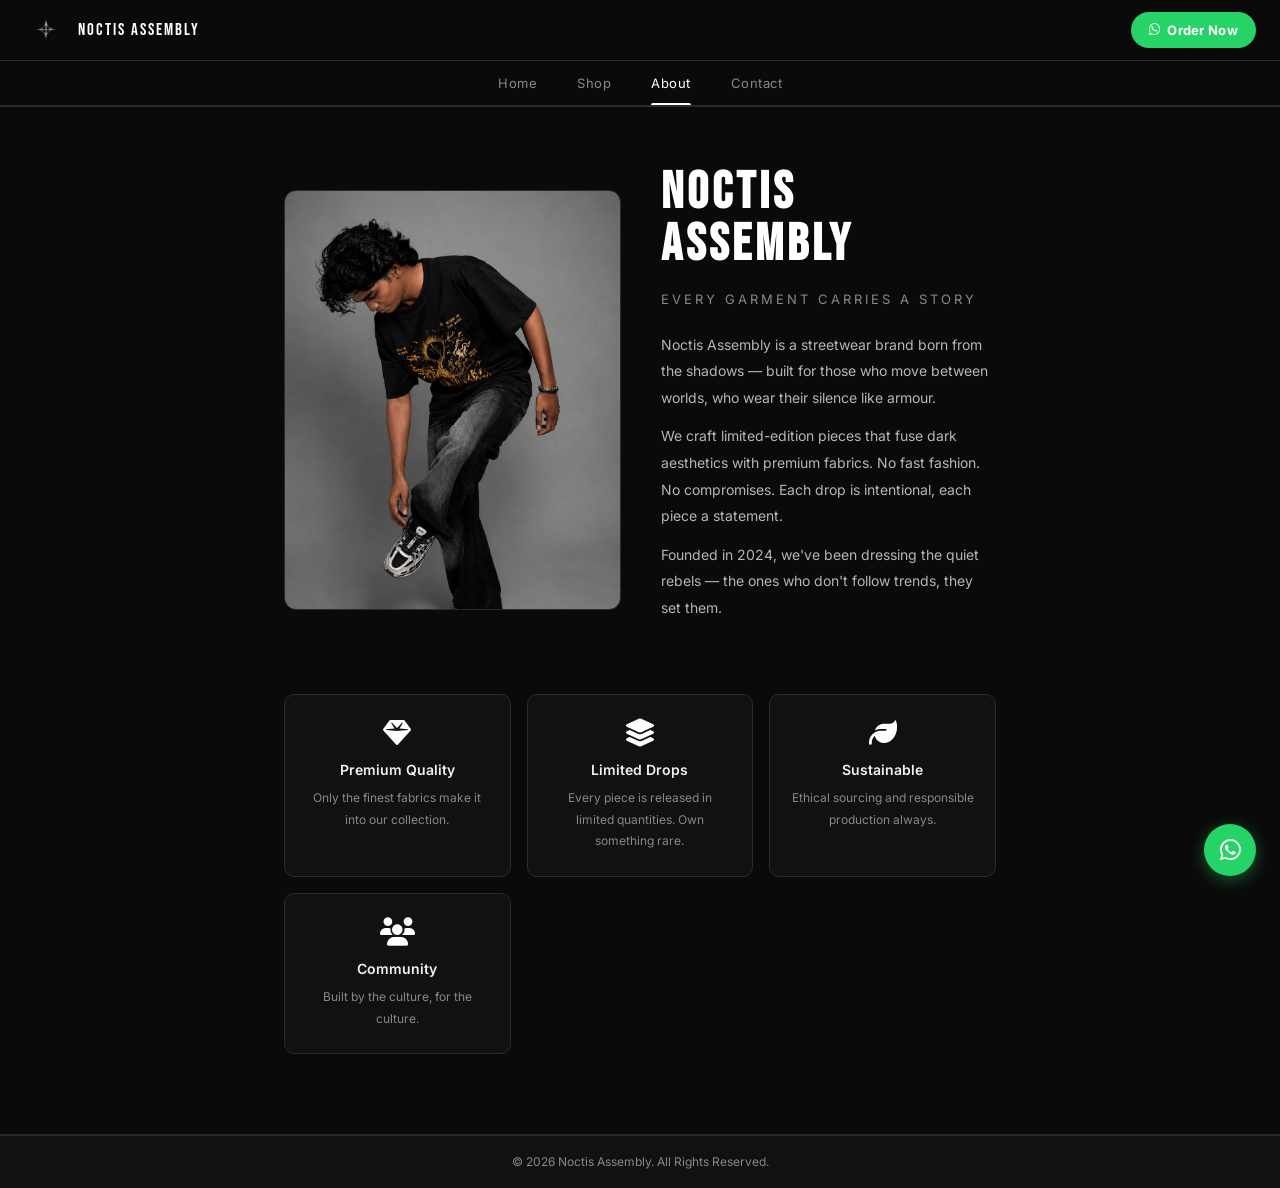
==== about.html @ 47fb127d "first commit" ====
<!DOCTYPE html>
<html lang="en">
<head>
  <meta charset="UTF-8" /><meta name="viewport" content="width=device-width, initial-scale=1.0" />
  <title>About Us — NOCTIS ASSEMBLY</title>
  <link rel="icon" href="logo.png" type="image/png" />
  <link rel="stylesheet" href="style.css" />
  <link href="https://fonts.googleapis.com/css2?family=Inter:wght@300;400;500;600;700&family=Bebas+Neue&display=swap" rel="stylesheet" />
  <link rel="stylesheet" href="https://cdnjs.cloudflare.com/ajax/libs/font-awesome/6.5.0/css/all.min.css" />
  <style>
    .policy-page { max-width: 760px; margin: 0 auto; padding: 60px 24px; }
    .policy-page h1 { font-family:'Bebas Neue',sans-serif; font-size:48px; letter-spacing:4px; color:var(--accent); margin-bottom:8px; }
    .policy-page .sub { color:var(--muted); font-size:14px; margin-bottom:40px; }
    .policy-page h2 { font-family:'Bebas Neue',sans-serif; font-size:26px; letter-spacing:2px; margin:36px 0 10px; color:var(--accent); }
    .policy-page p, .policy-page li { color: rgba(240,240,240,.8); font-size:14px; line-height:1.8; margin-bottom:12px; }
    .about-hero { display:flex; gap:40px; align-items:center; flex-wrap:wrap; margin-bottom:60px; }
    .about-hero img { flex:1; min-width:200px; max-width:380px; border-radius:12px; object-fit:cover; height:420px; border:1px solid var(--border); }
    .about-hero-text { flex:1; min-width:260px; }
    .about-hero-text h1 { font-family:'Bebas Neue',sans-serif; font-size:52px; letter-spacing:4px; color:var(--accent); line-height:1; margin-bottom:16px; }
    .about-hero-text p { color:rgba(240,240,240,.75); font-size:14px; line-height:1.9; }
    .value-grid { display:grid; grid-template-columns:repeat(auto-fill,minmax(200px,1fr)); gap:16px; margin-top:40px; }
    .value-card { background:var(--bg2); border:1px solid var(--border); border-radius:10px; padding:24px 20px; text-align:center; }
    .value-card i { font-size:28px; color:var(--accent); margin-bottom:12px; }
    .value-card h3 { font-size:14px; font-weight:600; margin-bottom:6px; }
    .value-card p { font-size:12px; color:var(--muted); margin:0; }
  </style>
</head>
<body>
  <header class="header" id="header">
    <div class="header-inner">
      <a href="index.html" class="logo-link">
        <img src="logo.png" alt="Noctis Assembly" class="logo-img" />
        <span class="logo-text">NOCTIS ASSEMBLY</span>
      </a>
      <div class="header-right">
        <a href="https://wa.me/p/29540746408898857/918891680805" target="_blank" class="btn-wa-order">
          <i class="fa-brands fa-whatsapp"></i> Order Now
        </a>
      </div>
    </div>
    <nav class="nav-bar">
      <ul class="nav-list">
        <li><a href="index.html" class="nav-link">Home</a></li>
        <li><a href="shop.html" class="nav-link">Shop</a></li>
        <li><a href="about.html" class="nav-link active">About</a></li>
        <li><a href="contact.html" class="nav-link">Contact</a></li>
      </ul>
    </nav>
  </header>

  <div class="policy-page">
    <div class="about-hero">
      <img src="images/front leg.jpg" alt="Noctis Assembly Editorial" />
      <div class="about-hero-text">
        <h1>NOCTIS ASSEMBLY</h1>
        <p style="font-size:13px;letter-spacing:3px;color:var(--muted);margin-bottom:20px;text-transform:uppercase">Every garment carries a story</p>
        <p>Noctis Assembly is a streetwear brand born from the shadows — built for those who move between worlds, who wear their silence like armour.</p>
        <p>We craft limited-edition pieces that fuse dark aesthetics with premium fabrics. No fast fashion. No compromises. Each drop is intentional, each piece a statement.</p>
        <p>Founded in 2024, we've been dressing the quiet rebels — the ones who don't follow trends, they set them.</p>
      </div>
    </div>
    <div class="value-grid">
      <div class="value-card">
        <i class="fa-solid fa-gem"></i>
        <h3>Premium Quality</h3>
        <p>Only the finest fabrics make it into our collection.</p>
      </div>
      <div class="value-card">
        <i class="fa-solid fa-layer-group"></i>
        <h3>Limited Drops</h3>
        <p>Every piece is released in limited quantities. Own something rare.</p>
      </div>
      <div class="value-card">
        <i class="fa-solid fa-leaf"></i>
        <h3>Sustainable</h3>
        <p>Ethical sourcing and responsible production always.</p>
      </div>
      <div class="value-card">
        <i class="fa-solid fa-users"></i>
        <h3>Community</h3>
        <p>Built by the culture, for the culture.</p>
      </div>
    </div>
  </div>

  <footer class="footer">
    <div class="footer-bottom">
      <p>&copy; 2026 Noctis Assembly. All Rights Reserved.</p>
    </div>
  </footer>
  <a href="https://wa.me/918891680805" class="whatsapp-float" target="_blank"><i class="fa-brands fa-whatsapp"></i></a>
  <script src="app.js"></script>
</body>
</html>
---- style.css ----
/* =============================================
   NOCTIS ASSEMBLY — Main Stylesheet
   ============================================= */

/* ---- Reset & Base ---- */
*, *::before, *::after { box-sizing: border-box; margin: 0; padding: 0; }

:root {
  --bg:       #0a0a0a;
  --bg2:      #111111;
  --bg3:      #1a1a1a;
  --border:   #2a2a2a;
  --text:     #f0f0f0;
  --muted:    #888;
  --accent:   #ffffff;
  --gold:     #c9a84c;
  --radius:   8px;
  --header-h: 60px;
  --nav-h:    44px;
}

html { scroll-behavior: smooth; }

body {
  background: var(--bg);
  color: var(--text);
  font-family: 'Inter', sans-serif;
  font-size: 14px;
  line-height: 1.6;
  overflow-x: hidden;
}

a { color: inherit; text-decoration: none; }
ul { list-style: none; }
img { max-width: 100%; display: block; }
button { cursor: pointer; border: none; background: none; font-family: inherit; }

/* =============================================
   HEADER
   ============================================= */
.header {
  position: sticky;
  top: 0;
  z-index: 1000;
  background: var(--bg);
  border-bottom: 1px solid var(--border);
}

.header-inner {
  display: flex;
  align-items: center;
  gap: 16px;
  padding: 0 24px;
  height: var(--header-h);
}

/* Logo */
.logo-link {
  display: flex;
  align-items: center;
  gap: 10px;
  flex-shrink: 0;
  min-width: 180px;
}
.logo-img {
  width: 44px;
  height: 44px;
  object-fit: contain;
  border-radius: 4px;
}
.logo-text {
  font-family: 'Bebas Neue', sans-serif;
  font-size: 17px;
  letter-spacing: 2px;
  color: var(--accent);
  white-space: nowrap;
  line-height: 1;
}

/* Search */
.search-wrap {
  flex: 1;
  position: relative;
  max-width: 520px;
  margin: 0 auto;
}
.search-icon {
  position: absolute;
  left: 14px;
  top: 50%;
  transform: translateY(-50%);
  color: var(--muted);
  font-size: 13px;
}
.search-input {
  width: 100%;
  background: var(--bg3);
  border: 1px solid var(--border);
  border-radius: 24px;
  padding: 9px 16px 9px 38px;
  color: var(--text);
  font-size: 13px;
  outline: none;
  transition: border-color .2s;
}
.search-input::placeholder { color: var(--muted); }
.search-input:focus { border-color: #555; }

.search-dropdown {
  position: absolute;
  top: calc(100% + 6px);
  left: 0; right: 0;
  background: var(--bg2);
  border: 1px solid var(--border);
  border-radius: var(--radius);
  display: none;
  z-index: 999;
  overflow: hidden;
}
.search-dropdown.open { display: block; }
.search-dropdown li {
  padding: 10px 16px;
  cursor: pointer;
  display: flex;
  align-items: center;
  gap: 10px;
  font-size: 13px;
  transition: background .15s;
}
.search-dropdown li:hover { background: var(--bg3); }
.search-dropdown li img {
  width: 36px; height: 36px;
  object-fit: cover;
  border-radius: 4px;
  flex-shrink: 0;
}

/* Header right */
.header-right {
  display: flex;
  align-items: center;
  gap: 12px;
  flex-shrink: 0;
  min-width: 180px;
  justify-content: flex-end;
  margin-left: auto;
}

.btn-track {
  display: flex;
  align-items: center;
  gap: 6px;
  background: var(--bg3);
  border: 1px solid var(--border);
  border-radius: 24px;
  padding: 8px 16px;
  color: var(--text);
  font-size: 13px;
  transition: border-color .2s, background .2s;
  white-space: nowrap;
}
.btn-track:hover { background: var(--border); border-color: #555; }

.cart-btn {
  position: relative;
  background: var(--bg3);
  border: 1px solid var(--border);
  border-radius: 50%;
  width: 38px; height: 38px;
  display: flex; align-items: center; justify-content: center;
  color: var(--text);
  font-size: 15px;
  transition: background .2s;
}
.cart-btn:hover { background: var(--border); }
.cart-badge {
  position: absolute;
  top: -4px; right: -4px;
  background: var(--accent);
  color: #000;
  font-size: 10px;
  font-weight: 700;
  width: 17px; height: 17px;
  border-radius: 50%;
  display: flex; align-items: center; justify-content: center;
  line-height: 1;
}

/* Nav */
.nav-bar {
  background: transparent;
  border-top: 1px solid var(--border);
  border-bottom: 1px solid var(--border);
}
.nav-list {
  display: flex;
  align-items: center;
  justify-content: center;
  gap: 0;
  height: var(--nav-h);
  padding: 0 24px;
}
.nav-link {
  display: flex;
  align-items: center;
  gap: 5px;
  padding: 0 20px;
  height: var(--nav-h);
  font-size: 13px;
  color: var(--muted);
  letter-spacing: .5px;
  transition: color .2s;
  position: relative;
}
.nav-link:hover, .nav-link.active { color: var(--accent); }
.nav-link.active::after {
  content: '';
  position: absolute;
  bottom: 0; left: 20px; right: 20px;
  height: 2px;
  background: var(--accent);
  border-radius: 2px 2px 0 0;
}

/* Dropdown */
.has-dropdown { position: relative; }
.dropdown {
  position: absolute;
  top: 100%;
  left: 0;
  min-width: 180px;
  background: var(--bg2);
  border: 1px solid var(--border);
  border-radius: var(--radius);
  padding: 8px 0;
  opacity: 0;
  pointer-events: none;
  transform: translateY(6px);
  transition: opacity .2s, transform .2s;
  z-index: 999;
}
.has-dropdown:hover .dropdown {
  opacity: 1;
  pointer-events: all;
  transform: translateY(0);
}
.dropdown li a {
  display: block;
  padding: 9px 18px;
  font-size: 13px;
  color: var(--muted);
  transition: color .15s, background .15s;
}
.dropdown li a:hover { color: var(--accent); background: var(--bg3); }

/* =============================================
   HERO
   ============================================= */
.hero {
  position: relative;
  min-height: calc(100vh - var(--header-h) - var(--nav-h));
  display: flex;
  align-items: center;
  justify-content: center;
  overflow: hidden;
}

.hero-bg {
  position: absolute;
  inset: 0;
  background:
    url('images/back.jpg')
    center 20% / cover no-repeat;
}
.hero-overlay {
  position: absolute;
  inset: 0;
  background:
    radial-gradient(circle at center 35%, rgba(0,0,0,.25) 0%, rgba(10,10,10,.85) 85%),
    linear-gradient(
      to bottom,
      rgba(10,10,10,.6) 0%,
      rgba(10,10,10,.3) 30%,
      rgba(10,10,10,.92) 100%
    );
}

.hero-content {
  position: relative;
  z-index: 2;
  text-align: center;
  padding: 40px 20px;
}
.hero-eyebrow {
  font-size: 12px;
  letter-spacing: 4px;
  text-transform: uppercase;
  color: var(--muted);
  margin-bottom: 16px;
}
.hero-title {
  font-family: 'Big Shoulders Display', 'Bebas Neue', sans-serif;
  font-size: clamp(52px, 10vw, 100px);
  font-weight: 800;
  letter-spacing: 10px;
  line-height: 1;
  color: #fff;
  margin-bottom: 16px;
  text-shadow: 0 4px 30px rgba(0,0,0,.5);
  text-transform: uppercase;
}
.hero-sub {
  font-size: 16px;
  color: rgba(255,255,255,.75);
  letter-spacing: 1px;
  margin-bottom: 36px;
}
.btn-explore {
  display: inline-flex;
  align-items: center;
  gap: 8px;
  padding: 14px 32px;
  border: 1.5px solid rgba(255,255,255,.8);
  border-radius: 50px;
  color: #fff;
  font-size: 14px;
  letter-spacing: 1px;
  backdrop-filter: blur(4px);
  transition: background .25s, color .25s;
}
.btn-explore:hover {
  background: #fff;
  color: #000;
}

/* Scroll indicator */
.scroll-indicator {
  position: absolute;
  bottom: 28px;
  left: 50%;
  transform: translateX(-50%);
  z-index: 2;
}
.scroll-indicator span {
  display: block;
  width: 20px; height: 32px;
  border: 2px solid rgba(255,255,255,.4);
  border-radius: 10px;
  position: relative;
}
.scroll-indicator span::after {
  content: '';
  position: absolute;
  top: 5px; left: 50%;
  transform: translateX(-50%);
  width: 3px; height: 7px;
  background: rgba(255,255,255,.6);
  border-radius: 2px;
  animation: scrollBounce 1.5s infinite;
}
@keyframes scrollBounce {
  0%,100% { transform: translateX(-50%) translateY(0); opacity:1; }
  50%      { transform: translateX(-50%) translateY(10px); opacity:0; }
}

/* =============================================
   FEATURES STRIP
   ============================================= */
.features-strip {
  background: var(--bg2);
  border-top: 1px solid var(--border);
  border-bottom: 1px solid var(--border);
  padding: 36px 24px;
}
.features-inner {
  max-width: 1040px;
  margin: 0 auto;
  display: flex;
  align-items: center;
  justify-content: center;
}
.feature-item {
  display: flex;
  flex-direction: column;
  align-items: center;
  justify-content: center;
  text-align: center;
  flex: 1;
  padding: 0 18px;
}
.feature-icon {
  font-size: 24px;
  color: var(--accent);
  margin-bottom: 12px;
  display: flex;
  align-items: center;
  justify-content: center;
  width: 48px;
  height: 48px;
  border-radius: 50%;
  background: rgba(255, 255, 255, 0.04);
  border: 1px solid rgba(255, 255, 255, 0.08);
}
.feature-text {
  display: flex;
  flex-direction: column;
  align-items: center;
}
.feature-text strong {
  display: block;
  font-size: 14px;
  font-weight: 600;
  margin-bottom: 4px;
  color: var(--accent);
  letter-spacing: 0.5px;
}
.feature-text span {
  font-size: 12px;
  color: var(--muted);
  line-height: 1.5;
  max-width: 260px;
}
.feature-divider {
  width: 1px;
  height: 56px;
  background: var(--border);
  flex-shrink: 0;
}

/* =============================================
   MARQUEE
   ============================================= */
.marquee-wrap {
  overflow: hidden;
  background: var(--accent);
  padding: 10px 0;
}
.marquee-track {
  display: flex;
  white-space: nowrap;
  animation: marquee 25s linear infinite;
  color: #000;
  font-size: 12px;
  font-weight: 700;
  letter-spacing: 2px;
  text-transform: uppercase;
}
@keyframes marquee {
  from { transform: translateX(0); }
  to   { transform: translateX(-50%); }
}

/* =============================================
   PRODUCTS SECTION
   ============================================= */
.products-section, .categories-section {
  max-width: 1200px;
  margin: 0 auto;
  padding: 60px 24px;
}
.section-header {
  display: flex;
  align-items: center;
  justify-content: space-between;
  margin-bottom: 36px;
}
.section-title {
  font-family: 'Bebas Neue', sans-serif;
  font-size: 32px;
  letter-spacing: 3px;
  color: var(--accent);
}
.view-all {
  font-size: 13px;
  color: var(--muted);
  display: flex;
  align-items: center;
  gap: 6px;
  transition: color .2s;
}
.view-all:hover { color: var(--accent); }

.products-grid {
  display: grid;
  grid-template-columns: repeat(auto-fill, minmax(240px, 1fr));
  gap: 20px;
}

/* Product Card */
.product-card {
  background: var(--bg2);
  border: 1px solid var(--border);
  border-radius: 12px;
  overflow: hidden;
  transition: transform .25s, border-color .25s, box-shadow .25s;
  cursor: pointer;
}
.product-card:hover {
  transform: translateY(-4px);
  border-color: #444;
  box-shadow: 0 10px 40px rgba(0,0,0,.5);
}
.product-img-wrap {
  position: relative;
  aspect-ratio: 3/4;
  overflow: hidden;
  background: #141414;
}
.product-img-wrap img {
  width: 100%; height: 100%;
  object-fit: cover;
  transition: transform .4s ease, opacity .35s ease;
  display: block;
}
.product-img-wrap img.contain {
  object-fit: contain;
  padding: 14px;
}
.product-img-wrap .img-hover {
  position: absolute;
  inset: 0;
  opacity: 0;
  pointer-events: none;
}
.product-card:hover .img-hover {
  opacity: 1;
}
.product-card:hover .img-primary.has-hover {
  opacity: 0;
}
.product-card:hover .product-img-wrap img {
  transform: scale(1.04);
}
.product-badge {
  position: absolute;
  top: 10px; left: 10px;
  background: var(--accent);
  color: #000;
  font-size: 10px;
  font-weight: 700;
  padding: 3px 8px;
  border-radius: 4px;
  letter-spacing: .5px;
  text-transform: uppercase;
}
.product-badge.sale { background: #e44; color: #fff; }
.product-wishlist {
  position: absolute;
  top: 10px; right: 10px;
  width: 32px; height: 32px;
  border-radius: 50%;
  background: rgba(0,0,0,.5);
  display: flex; align-items: center; justify-content: center;
  color: rgba(255,255,255,.7);
  font-size: 13px;
  backdrop-filter: blur(4px);
  transition: color .2s, background .2s;
}
.product-wishlist:hover, .product-wishlist.active { color: #e44; background: rgba(0,0,0,.7); }

.quick-view-btn {
  position: absolute;
  bottom: 10px; left: 50%;
  transform: translateX(-50%) translateY(10px);
  background: rgba(0,0,0,.8);
  color: #fff;
  border: 1px solid rgba(255,255,255,.2);
  border-radius: 20px;
  padding: 6px 16px;
  font-size: 11px;
  opacity: 0;
  transition: opacity .2s, transform .2s;
  backdrop-filter: blur(4px);
  white-space: nowrap;
}
.product-card:hover .quick-view-btn {
  opacity: 1;
  transform: translateX(-50%) translateY(0);
}

.product-info {
  padding: 14px;
}
.product-name {
  font-size: 13px;
  font-weight: 500;
  color: var(--text);
  margin-bottom: 4px;
  line-height: 1.4;
}
.product-category {
  font-size: 11px;
  color: var(--muted);
  margin-bottom: 10px;
  text-transform: uppercase;
  letter-spacing: .5px;
}
.product-price-row {
  display: flex;
  align-items: center;
  justify-content: space-between;
}
.product-price {
  font-size: 15px;
  font-weight: 700;
  color: var(--accent);
}
.product-price-og {
  font-size: 12px;
  color: var(--muted);
  text-decoration: line-through;
  margin-left: 6px;
}
.btn-add-cart {
  background: #25D366;
  color: #fff;
  border-radius: 20px;
  padding: 6px 14px;
  font-size: 11px;
  font-weight: 700;
  letter-spacing: .5px;
  transition: background .2s, transform .15s;
}
.btn-add-cart:hover {
  background: #1db954;
  transform: scale(1.05);
}

/* =============================================
   CATEGORIES GRID
   ============================================= */
.categories-grid {
  display: grid;
  grid-template-columns: repeat(auto-fill, minmax(220px, 1fr));
  gap: 16px;
}
.cat-card {
  display: flex;
  align-items: flex-end;
  justify-content: center;
  height: 260px;
  border-radius: 12px;
  background-size: cover;
  background-position: center;
  overflow: hidden;
  transition: transform .3s;
  border: 1px solid var(--border);
}
.cat-card:hover { transform: scale(1.02); }
.cat-card span {
  display: block;
  padding: 20px;
  font-family: 'Bebas Neue', sans-serif;
  font-size: 20px;
  letter-spacing: 2px;
  color: #fff;
  text-transform: uppercase;
}

/* =============================================
   FOOTER
   ============================================= */
.footer {
  background: var(--bg2);
  border-top: 1px solid var(--border);
  margin-top: 20px;
}
.footer-top {
  max-width: 1200px;
  margin: 0 auto;
  display: flex;
  flex-wrap: wrap;
  gap: 40px;
  padding: 48px 24px;
}
.footer-brand {
  flex: 1.5;
  min-width: 200px;
}
.footer-logo {
  width: 54px;
  height: 54px;
  object-fit: contain;
  margin-bottom: 14px;
}
.footer-tagline {
  font-size: 13px;
  color: var(--muted);
  line-height: 1.6;
  max-width: 220px;
}
.footer-col {
  flex: 1;
  min-width: 140px;
}
.footer-col h4 {
  font-size: 12px;
  font-weight: 600;
  letter-spacing: 1.5px;
  text-transform: uppercase;
  color: var(--accent);
  margin-bottom: 16px;
}
.footer-col ul li {
  margin-bottom: 10px;
}
.footer-col ul li a {
  font-size: 13px;
  color: var(--muted);
  transition: color .2s;
}
.footer-col ul li a:hover { color: var(--accent); }

.footer-follow { flex: 1; min-width: 140px; }
.social-icons {
  display: flex;
  gap: 10px;
  margin-top: 4px;
}
.social-btn {
  width: 40px; height: 40px;
  border-radius: 50%;
  display: flex; align-items: center; justify-content: center;
  font-size: 17px;
  transition: transform .2s, opacity .2s;
}
.social-btn:hover { transform: scale(1.1); opacity: .9; }
.social-btn.instagram {
  background: radial-gradient(circle at 30% 107%, #fdf497 0%, #fdf497 5%, #fd5949 45%,#d6249f 60%,#285AEB 90%);
  color: #fff;
}
.social-btn.whatsapp { background: #25D366; color: #fff; }

.footer-bottom {
  border-top: 1px solid var(--border);
  padding: 16px 24px;
  text-align: center;
  font-size: 12px;
  color: var(--muted);
}

/* =============================================
   WHATSAPP FLOAT
   ============================================= */
.whatsapp-float {
  position: fixed;
  bottom: 24px; right: 24px;
  width: 52px; height: 52px;
  background: #25D366;
  border-radius: 50%;
  display: flex; align-items: center; justify-content: center;
  font-size: 24px;
  color: #fff;
  box-shadow: 0 4px 16px rgba(37,211,102,.4);
  z-index: 999;
  transition: transform .2s, box-shadow .2s;
}
.whatsapp-float:hover {
  transform: scale(1.08);
  box-shadow: 0 6px 24px rgba(37,211,102,.55);
}

/* =============================================
   CART DRAWER
   ============================================= */
.cart-overlay {
  position: fixed; inset: 0;
  background: rgba(0,0,0,.6);
  z-index: 1100;
  backdrop-filter: blur(3px);
  opacity: 0; pointer-events: none;
  transition: opacity .3s;
}
.cart-overlay.open { opacity: 1; pointer-events: all; }

.cart-drawer {
  position: fixed;
  top: 0; right: 0;
  width: min(380px, 100vw);
  height: 100vh;
  background: var(--bg2);
  border-left: 1px solid var(--border);
  z-index: 1101;
  display: flex; flex-direction: column;
  transform: translateX(100%);
  transition: transform .3s cubic-bezier(.4,0,.2,1);
}
.cart-drawer.open { transform: translateX(0); }

.cart-header {
  display: flex;
  align-items: center;
  justify-content: space-between;
  padding: 20px;
  border-bottom: 1px solid var(--border);
}
.cart-header h3 {
  font-family: 'Bebas Neue', sans-serif;
  font-size: 22px;
  letter-spacing: 2px;
}
.cart-close {
  width: 32px; height: 32px;
  display: flex; align-items: center; justify-content: center;
  border-radius: 50%;
  color: var(--muted);
  font-size: 16px;
  transition: background .2s;
}
.cart-close:hover { background: var(--border); color: var(--accent); }

.cart-items {
  flex: 1;
  overflow-y: auto;
  padding: 16px;
}
.cart-empty {
  text-align: center;
  color: var(--muted);
  margin-top: 60px;
  font-size: 14px;
}

.cart-item {
  display: flex;
  gap: 12px;
  padding: 12px 0;
  border-bottom: 1px solid var(--border);
}
.cart-item img {
  width: 70px; height: 90px;
  object-fit: cover;
  border-radius: 6px;
  flex-shrink: 0;
}
.ci-info { flex: 1; }
.ci-name { font-size: 13px; font-weight: 500; margin-bottom: 4px; }
.ci-size { font-size: 11px; color: var(--muted); margin-bottom: 8px; }
.ci-controls {
  display: flex;
  align-items: center;
  gap: 8px;
}
.ci-qty-btn {
  width: 24px; height: 24px;
  border: 1px solid var(--border);
  border-radius: 4px;
  display: flex; align-items: center; justify-content: center;
  font-size: 12px;
  color: var(--muted);
  transition: background .15s;
}
.ci-qty-btn:hover { background: var(--border); color: var(--accent); }
.ci-qty { font-size: 13px; min-width: 20px; text-align: center; }
.ci-price { font-size: 14px; font-weight: 700; align-self: flex-start; }
.ci-remove {
  font-size: 11px;
  color: #e44;
  align-self: flex-end;
  cursor: pointer;
}

.cart-footer {
  padding: 16px 20px;
  border-top: 1px solid var(--border);
}
.cart-total {
  display: flex;
  justify-content: space-between;
  font-size: 15px;
  font-weight: 700;
  margin-bottom: 14px;
  color: var(--accent);
}
.btn-checkout {
  width: 100%;
  background: var(--accent);
  color: #000;
  border-radius: 24px;
  padding: 14px;
  font-size: 14px;
  font-weight: 700;
  letter-spacing: 1px;
  transition: background .2s;
}
.btn-checkout:hover { background: #ddd; }

/* =============================================
   MODALS
   ============================================= */
.modal-overlay {
  position: fixed; inset: 0;
  background: rgba(0,0,0,.7);
  z-index: 1200;
  display: flex;
  align-items: center;
  justify-content: center;
  backdrop-filter: blur(4px);
  opacity: 0; pointer-events: none;
  transition: opacity .25s;
}
.modal-overlay.open { opacity: 1; pointer-events: all; }

.modal-box {
  background: var(--bg2);
  border: 1px solid var(--border);
  border-radius: 16px;
  padding: 36px;
  width: min(440px, 92vw);
  position: relative;
  animation: fadeUp .25s ease;
}
@keyframes fadeUp {
  from { transform: translateY(20px); opacity: 0; }
  to   { transform: translateY(0); opacity: 1; }
}
.modal-close {
  position: absolute;
  top: 16px; right: 16px;
  width: 30px; height: 30px;
  border-radius: 50%;
  display: flex; align-items: center; justify-content: center;
  color: var(--muted); font-size: 15px;
  transition: background .2s;
}
.modal-close:hover { background: var(--border); color: var(--accent); }
.modal-box h3 {
  font-family: 'Bebas Neue', sans-serif;
  font-size: 24px;
  letter-spacing: 2px;
  margin-bottom: 20px;
}
.modal-input {
  width: 100%;
  background: var(--bg3);
  border: 1px solid var(--border);
  border-radius: 8px;
  padding: 12px 16px;
  color: var(--text);
  font-size: 14px;
  outline: none;
  margin-bottom: 14px;
  transition: border-color .2s;
}
.modal-input:focus { border-color: #555; }
.btn-primary {
  width: 100%;
  background: var(--accent);
  color: #000;
  border-radius: 24px;
  padding: 12px;
  font-size: 14px;
  font-weight: 700;
  letter-spacing: 1px;
  transition: background .2s;
}
.btn-primary:hover { background: #ddd; }

/* Quick View Modal Gallery & Details */
.modal-product {
  width: min(840px, 95vw);
  max-height: 90vh;
  overflow-y: auto;
  padding: 32px;
}
.qv-inner {
  display: flex;
  gap: 28px;
  align-items: flex-start;
}
@media (max-width: 680px) {
  .qv-inner {
    flex-direction: column;
  }
}
.qv-gallery {
  flex: 1.1;
  min-width: 280px;
  display: flex;
  flex-direction: column;
  gap: 12px;
}
.qv-img {
  width: 100%;
  aspect-ratio: 4/5;
  object-fit: contain;
  background: #141414;
  border-radius: 10px;
  border: 1px solid var(--border);
  padding: 10px;
  transition: opacity .2s ease;
}
.qv-thumbs {
  display: flex;
  gap: 8px;
  overflow-x: auto;
  padding-bottom: 4px;
}
.qv-thumb {
  width: 58px;
  height: 72px;
  object-fit: cover;
  border-radius: 6px;
  border: 1.5px solid var(--border);
  background: #141414;
  cursor: pointer;
  transition: all .2s;
  flex-shrink: 0;
}
.qv-thumb:hover, .qv-thumb.active {
  border-color: var(--accent);
  transform: translateY(-2px);
  box-shadow: 0 4px 12px rgba(255,255,255,.15);
}
.qv-details {
  flex: 1.2;
  min-width: 280px;
  display: flex;
  flex-direction: column;
}
.qv-cat {
  font-size: 11px;
  letter-spacing: 2px;
  text-transform: uppercase;
  color: var(--muted);
  margin-bottom: 6px;
}
.qv-name {
  font-family: 'Big Shoulders Display', 'Bebas Neue', sans-serif;
  font-size: 28px;
  letter-spacing: 2px;
  margin-bottom: 8px;
  line-height: 1.2;
}
.qv-price {
  font-size: 22px;
  font-weight: 700;
  margin-bottom: 14px;
  color: var(--accent);
  display: flex;
  align-items: center;
}
.qv-og {
  font-size: 14px;
  color: var(--muted);
  text-decoration: line-through;
  font-weight: 400;
  margin-left: 10px;
}
.qv-desc {
  font-size: 13px;
  color: rgba(240,240,240,.75);
  line-height: 1.7;
  margin-bottom: 18px;
  border-bottom: 1px solid var(--border);
  padding-bottom: 16px;
}
.qv-label {
  font-size: 11px;
  color: var(--muted);
  letter-spacing: 1px;
  text-transform: uppercase;
  margin-bottom: 10px;
}
.size-grid {
  display: flex;
  gap: 8px;
  flex-wrap: wrap;
  margin-bottom: 24px;
}
.size-btn {
  min-width: 44px;
  padding: 8px 14px;
  border: 1px solid var(--border);
  border-radius: 6px;
  font-size: 12px;
  font-weight: 600;
  color: var(--muted);
  transition: all .15s;
  background: var(--bg3);
}
.size-btn:hover, .size-btn.active {
  border-color: var(--accent);
  color: var(--accent);
  background: rgba(255,255,255,.08);
}
.qv-add {
  width: 100%;
  background: #25D366;
  color: #fff;
  border-radius: 24px;
  padding: 14px;
  font-size: 14px;
  font-weight: 700;
  letter-spacing: .5px;
  transition: background .2s, transform .15s;
  display: flex;
  align-items: center;
  justify-content: center;
  gap: 8px;
}
.qv-add:hover {
  background: #1db954;
  transform: translateY(-1px);
}

/* WhatsApp note below order button */
.qv-wa-note {
  font-size: 11px;
  color: var(--muted);
  text-align: center;
  margin-top: 8px;
  line-height: 1.5;
}

/* WhatsApp Order button in header */
.btn-wa-order {
  display: flex;
  align-items: center;
  gap: 7px;
  background: #25D366;
  color: #fff;
  border-radius: 24px;
  padding: 8px 18px;
  font-size: 13px;
  font-weight: 700;
  letter-spacing: .3px;
  transition: background .2s, transform .15s;
  white-space: nowrap;
  text-decoration: none;
}
.btn-wa-order:hover {
  background: #1db954;
  transform: scale(1.03);
}

/* =============================================
   TOAST
   ============================================= */
.toast {
  position: fixed;
  bottom: 90px; right: 24px;
  background: var(--bg2);
  border: 1px solid var(--border);
  border-radius: 10px;
  padding: 12px 20px;
  font-size: 13px;
  color: var(--text);
  z-index: 2000;
  opacity: 0;
  transform: translateY(10px);
  transition: opacity .25s, transform .25s;
  box-shadow: 0 4px 20px rgba(0,0,0,.4);
  display: flex;
  align-items: center;
  gap: 10px;
}
.toast.show { opacity: 1; transform: translateY(0); }
.toast i { color: #25D366; }

/* =============================================
   RESPONSIVE
   ============================================= */
@media (max-width: 768px) {
  .logo-text { display: none; }
  .search-wrap { max-width: 200px; }
  .btn-track span { display: none; }
  .features-inner { flex-direction: column; align-items: center; gap: 24px; }
  .feature-divider { width: 40px; height: 1px; }
  .feature-item { padding: 0; width: 100%; }
  .products-grid { grid-template-columns: repeat(2, 1fr); gap: 12px; }
  .categories-grid { grid-template-columns: repeat(2, 1fr); }
  .footer-top { flex-direction: column; gap: 28px; }
  .nav-list { gap: 0; overflow-x: auto; justify-content: flex-start; }
  .nav-link { padding: 0 12px; white-space: nowrap; }
}

@media (max-width: 480px) {
  .products-grid { grid-template-columns: 1fr 1fr; gap: 10px; }
  .hero-title { font-size: 48px; }
}
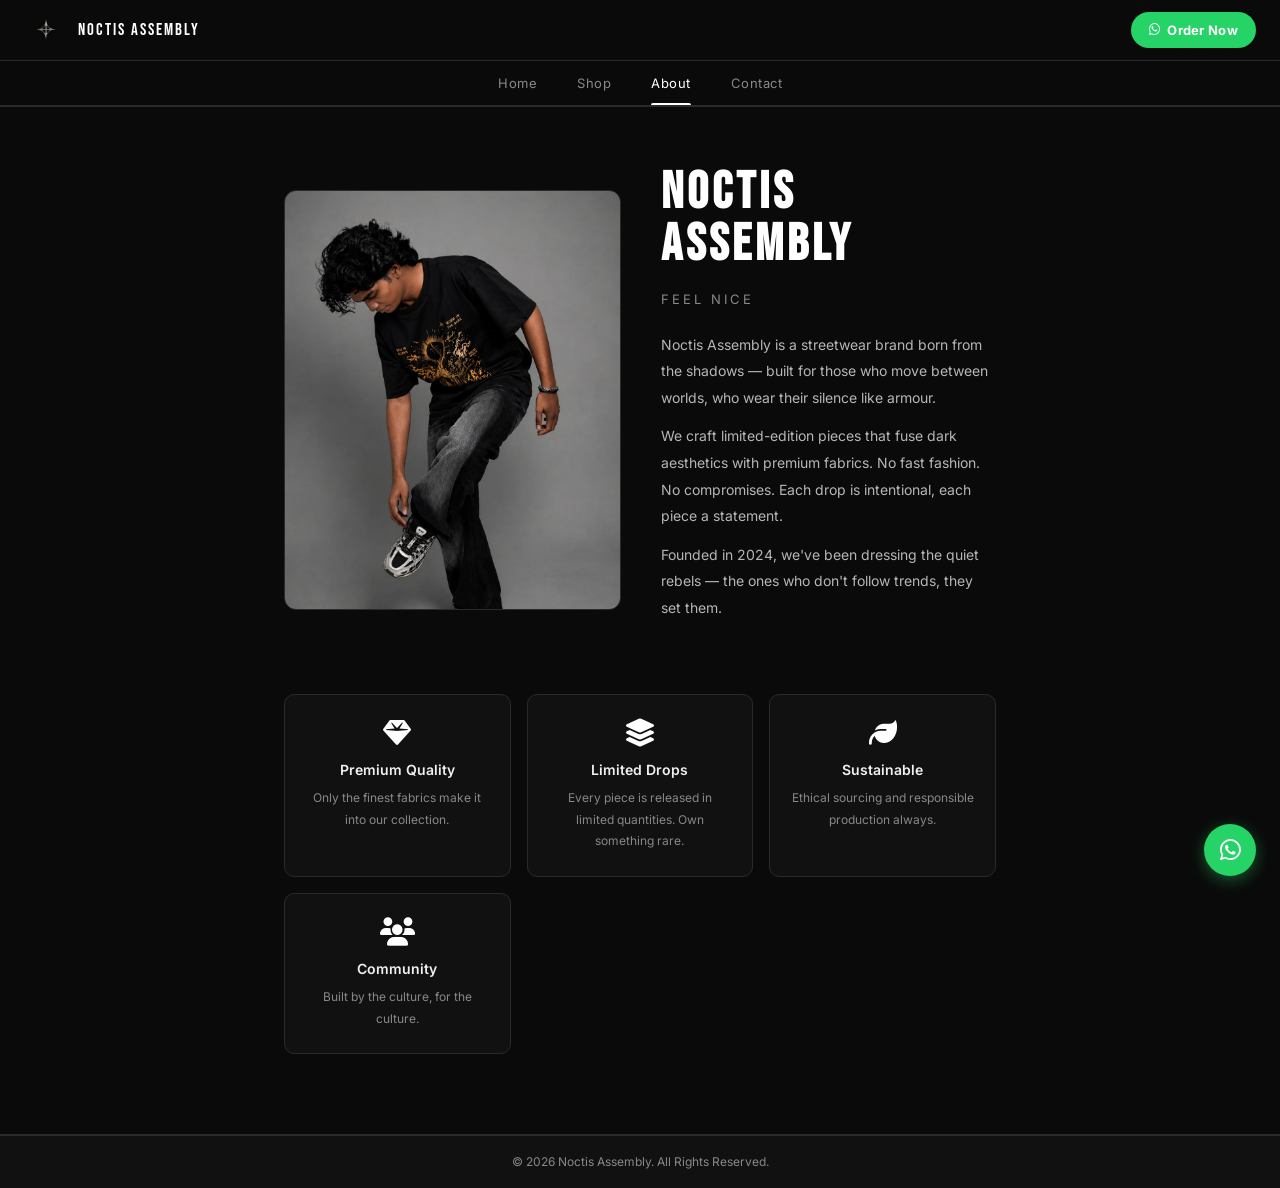
==== commit c0a8f04b: "Change remaining tagline to 'Feel Nice' in about.html" ====
--- a/about.html
+++ b/about.html
@@ -23,6 +23,17 @@
     .value-card i { font-size:28px; color:var(--accent); margin-bottom:12px; }
     .value-card h3 { font-size:14px; font-weight:600; margin-bottom:6px; }
     .value-card p { font-size:12px; color:var(--muted); margin:0; }
+    @media (max-width: 768px) {
+      .policy-page { padding: 36px 16px 50px; }
+      .about-hero { flex-direction: column; gap: 24px; margin-bottom: 40px; text-align: center; }
+      .about-hero img { width: 100%; max-width: 100%; height: auto; max-height: 380px; }
+      .about-hero-text h1 { font-size: 38px; }
+      .value-grid { grid-template-columns: 1fr 1fr; gap: 12px; margin-top: 28px; }
+    }
+    @media (max-width: 480px) {
+      .about-hero-text h1 { font-size: 30px; letter-spacing: 2px; }
+      .value-grid { grid-template-columns: 1fr; }
+    }
   </style>
 </head>
 <body>
@@ -36,9 +47,12 @@
         <a href="https://wa.me/p/29540746408898857/918891680805" target="_blank" class="btn-wa-order">
           <i class="fa-brands fa-whatsapp"></i> Order Now
         </a>
+        <button class="hamburger" id="hamburger" aria-label="Menu" onclick="toggleMobileNav()">
+          <span></span><span></span><span></span>
+        </button>
       </div>
     </div>
-    <nav class="nav-bar">
+    <nav class="nav-bar" id="mobileNav">
       <ul class="nav-list">
         <li><a href="index.html" class="nav-link">Home</a></li>
         <li><a href="shop.html" class="nav-link">Shop</a></li>
@@ -53,7 +67,7 @@
       <img src="images/front leg.jpg" alt="Noctis Assembly Editorial" />
       <div class="about-hero-text">
         <h1>NOCTIS ASSEMBLY</h1>
-        <p style="font-size:13px;letter-spacing:3px;color:var(--muted);margin-bottom:20px;text-transform:uppercase">Every garment carries a story</p>
+        <p style="font-size:13px;letter-spacing:3px;color:var(--muted);margin-bottom:20px;text-transform:uppercase">Feel Nice</p>
         <p>Noctis Assembly is a streetwear brand born from the shadows — built for those who move between worlds, who wear their silence like armour.</p>
         <p>We craft limited-edition pieces that fuse dark aesthetics with premium fabrics. No fast fashion. No compromises. Each drop is intentional, each piece a statement.</p>
         <p>Founded in 2024, we've been dressing the quiet rebels — the ones who don't follow trends, they set them.</p>
--- a/style.css
+++ b/style.css
@@ -1,3 +1,5 @@
+@import url('https://fonts.cdnfonts.com/css/gotham');
+
 /* =============================================
    NOCTIS ASSEMBLY — Main Stylesheet
    ============================================= */
@@ -299,11 +301,11 @@
   margin-bottom: 16px;
 }
 .hero-title {
-  font-family: 'Big Shoulders Display', 'Bebas Neue', sans-serif;
-  font-size: clamp(52px, 10vw, 100px);
-  font-weight: 800;
-  letter-spacing: 10px;
-  line-height: 1;
+  font-family: 'Gotham Medium', 'Gotham', sans-serif;
+  font-size: clamp(38px, 7.5vw, 78px);
+  font-weight: 500;
+  letter-spacing: 6px;
+  line-height: 1.15;
   color: #fff;
   margin-bottom: 16px;
   text-shadow: 0 4px 30px rgba(0,0,0,.5);
@@ -373,7 +375,7 @@
   padding: 36px 24px;
 }
 .features-inner {
-  max-width: 1040px;
+  max-width: 800px;
   margin: 0 auto;
   display: flex;
   align-items: center;
@@ -386,7 +388,7 @@
   justify-content: center;
   text-align: center;
   flex: 1;
-  padding: 0 18px;
+  padding: 0 24px;
 }
 .feature-icon {
   font-size: 24px;
@@ -1161,21 +1163,379 @@
 /* =============================================
    RESPONSIVE
    ============================================= */
+
+/* ---- Hamburger Menu ---- */
+.hamburger {
+  display: none;
+  flex-direction: column;
+  justify-content: center;
+  gap: 5px;
+  width: 38px;
+  height: 38px;
+  padding: 6px;
+  cursor: pointer;
+  background: none;
+  border: none;
+  flex-shrink: 0;
+  margin-left: 4px;
+  border-radius: 6px;
+}
+.hamburger:focus {
+  outline: none;
+}
+.hamburger span {
+  display: block;
+  width: 100%;
+  height: 2px;
+  background: var(--text);
+  border-radius: 2px;
+  transition: transform .25s ease, opacity .25s ease;
+}
+.hamburger.open span:nth-child(1) { transform: translateY(7px) rotate(45deg); }
+.hamburger.open span:nth-child(2) { opacity: 0; }
+.hamburger.open span:nth-child(3) { transform: translateY(-7px) rotate(-45deg); }
+
+/* Mobile nav drawer transition */
+.nav-bar {
+  transition: max-height .3s cubic-bezier(0.4, 0, 0.2, 1), opacity .25s ease;
+}
+
+/* ---- Tablet & Mobile (max-width: 768px) ---- */
 @media (max-width: 768px) {
-  .logo-text { display: none; }
-  .search-wrap { max-width: 200px; }
-  .btn-track span { display: none; }
-  .features-inner { flex-direction: column; align-items: center; gap: 24px; }
-  .feature-divider { width: 40px; height: 1px; }
-  .feature-item { padding: 0; width: 100%; }
-  .products-grid { grid-template-columns: repeat(2, 1fr); gap: 12px; }
-  .categories-grid { grid-template-columns: repeat(2, 1fr); }
-  .footer-top { flex-direction: column; gap: 28px; }
-  .nav-list { gap: 0; overflow-x: auto; justify-content: flex-start; }
-  .nav-link { padding: 0 12px; white-space: nowrap; }
-}
-
+  /* Header layout: logo dead-center, navbar button on left */
+  .header-inner {
+    position: relative;
+    display: flex;
+    align-items: center;
+    justify-content: center;
+    padding: 0 16px;
+    height: 56px;
+  }
+
+  .logo-link {
+    margin: 0 auto;
+    display: flex;
+    align-items: center;
+    justify-content: center;
+    min-width: 0;
+    gap: 8px;
+    text-align: center;
+  }
+  .logo-img {
+    width: 36px;
+    height: 36px;
+  }
+  .logo-text {
+    font-size: 15px;
+    letter-spacing: 1.5px;
+    display: block;
+  }
+
+  .header-right {
+    position: absolute;
+    left: 16px;
+    top: 50%;
+    transform: translateY(-50%);
+    margin: 0;
+    min-width: 0;
+    display: flex;
+    align-items: center;
+  }
+
+  /* Hamburger visible on the left */
+  .hamburger {
+    display: flex;
+    margin: 0;
+  }
+
+  /* Remove WhatsApp order button in mobile navbar */
+  .btn-wa-order {
+    display: none !important;
+  }
+
+  /* Search & Track button hidden in compact header */
+  .search-wrap {
+    display: none;
+  }
+  .btn-track {
+    display: none;
+  }
+
+  /* Nav becomes a smooth collapsible vertical drawer */
+  .nav-bar {
+    max-height: 0;
+    overflow: hidden;
+    opacity: 0;
+    pointer-events: none;
+    border-top: none;
+    border-bottom: none;
+    background: var(--bg2);
+  }
+  .nav-bar.mobile-open {
+    max-height: 480px;
+    overflow-y: auto;
+    opacity: 1;
+    pointer-events: all;
+    border-bottom: 1px solid var(--border);
+  }
+  .nav-list {
+    flex-direction: column;
+    align-items: stretch;
+    height: auto;
+    padding: 8px 0;
+    overflow-x: visible;
+    justify-content: flex-start;
+    gap: 0;
+  }
+  .nav-link {
+    width: 100%;
+    padding: 12px 20px;
+    height: auto;
+    font-size: 14px;
+    border-bottom: 1px solid rgba(255, 255, 255, 0.05);
+    display: flex;
+    justify-content: space-between;
+  }
+  .nav-link.active::after {
+    display: none;
+  }
+  .nav-link.active {
+    color: var(--accent);
+    background: rgba(255, 255, 255, 0.03);
+  }
+
+  /* Submenu in mobile nav */
+  .has-dropdown .dropdown {
+    position: static;
+    opacity: 1;
+    pointer-events: all;
+    transform: none;
+    border: none;
+    border-radius: 0;
+    padding: 0 0 4px 16px;
+    background: transparent;
+    display: block;
+  }
+  .has-dropdown .dropdown li a {
+    display: block;
+    padding: 9px 18px;
+    font-size: 13px;
+    color: var(--muted);
+    border-bottom: 1px solid rgba(255, 255, 255, 0.03);
+  }
+  .has-dropdown .dropdown li a:hover {
+    color: var(--accent);
+    background: transparent;
+  }
+
+  /* Hero */
+  .hero {
+    min-height: 85vh;
+  }
+  .hero-content {
+    padding: 32px 18px;
+  }
+  .hero-title {
+    font-size: clamp(30px, 8vw, 54px);
+    letter-spacing: 3px;
+    margin-bottom: 14px;
+  }
+  .hero-sub {
+    font-size: 14px;
+    letter-spacing: 0.5px;
+    margin-bottom: 28px;
+  }
+  .btn-explore {
+    padding: 12px 28px;
+    font-size: 13px;
+    min-height: 44px;
+  }
+  .scroll-indicator {
+    bottom: 20px;
+  }
+
+  /* Features Strip */
+  .features-strip {
+    padding: 30px 18px;
+  }
+  .features-inner {
+    flex-direction: column;
+    align-items: center;
+    gap: 22px;
+  }
+  .feature-divider {
+    width: 48px;
+    height: 1px;
+  }
+  .feature-item {
+    padding: 0;
+    width: 100%;
+    max-width: 320px;
+  }
+  .feature-icon {
+    width: 44px;
+    height: 44px;
+    font-size: 20px;
+    margin-bottom: 10px;
+  }
+
+  /* Products & Grid */
+  .products-section, .categories-section {
+    padding: 36px 16px;
+  }
+  .products-grid {
+    grid-template-columns: repeat(2, 1fr);
+    gap: 12px;
+  }
+  .categories-grid {
+    grid-template-columns: repeat(2, 1fr);
+    gap: 12px;
+  }
+  .section-header {
+    margin-bottom: 24px;
+  }
+  .section-title {
+    font-size: 28px;
+  }
+
+  /* Quick View Modal */
+  .modal-box {
+    padding: 24px 18px;
+    width: min(440px, 94vw);
+    border-radius: 14px;
+  }
+  .modal-product {
+    width: min(840px, 95vw);
+    max-height: 92vh;
+    padding: 22px 16px;
+  }
+  .qv-inner {
+    flex-direction: column;
+    gap: 18px;
+  }
+  .qv-gallery {
+    min-width: 0;
+    width: 100%;
+  }
+  .qv-img {
+    aspect-ratio: 1/1;
+    max-height: 300px;
+  }
+  .qv-details {
+    min-width: 0;
+    width: 100%;
+  }
+  .qv-name {
+    font-size: 24px;
+  }
+  .qv-price {
+    font-size: 20px;
+  }
+  .modal-close {
+    top: 12px;
+    right: 12px;
+    width: 34px;
+    height: 34px;
+    font-size: 16px;
+  }
+
+  /* Footer */
+  .footer-top {
+    flex-direction: column;
+    gap: 24px;
+    padding: 36px 20px;
+  }
+  .footer-brand {
+    flex: none;
+  }
+  .footer-col {
+    flex: none;
+  }
+  .footer-follow {
+    flex: none;
+  }
+  .footer-bottom {
+    padding: 14px 16px;
+    font-size: 11.5px;
+  }
+
+  /* WhatsApp Float */
+  .whatsapp-float {
+    bottom: 20px;
+    right: 16px;
+    width: 48px;
+    height: 48px;
+    font-size: 22px;
+  }
+
+  /* Toast Notification */
+  .toast {
+    right: 16px;
+    left: 16px;
+    bottom: 80px;
+    justify-content: center;
+  }
+}
+
+/* ---- Small Mobile (max-width: 480px) ---- */
 @media (max-width: 480px) {
-  .products-grid { grid-template-columns: 1fr 1fr; gap: 10px; }
-  .hero-title { font-size: 48px; }
-}
+  .header-inner {
+    padding: 0 14px;
+  }
+  .header-right {
+    left: 14px;
+  }
+  .logo-link {
+    margin: 0 auto;
+    justify-content: center;
+  }
+  .logo-text {
+    font-size: 13.5px;
+    letter-spacing: 1px;
+    display: block;
+  }
+  .hero-title {
+    font-size: clamp(26px, 8.5vw, 36px);
+    letter-spacing: 2px;
+  }
+  .products-grid {
+    grid-template-columns: 1fr 1fr;
+    gap: 10px;
+  }
+  .product-info {
+    padding: 10px;
+  }
+  .product-name {
+    font-size: 12px;
+  }
+  .product-price {
+    font-size: 13px;
+  }
+  .product-price-og {
+    font-size: 11px;
+    margin-left: 4px;
+  }
+  .btn-add-cart {
+    padding: 5px 10px;
+    font-size: 10px;
+  }
+  .qv-name {
+    font-size: 22px;
+  }
+  .qv-price {
+    font-size: 18px;
+  }
+  .qv-thumb {
+    width: 50px;
+    height: 64px;
+  }
+  .size-btn {
+    padding: 6px 10px;
+    font-size: 11px;
+    min-width: 38px;
+  }
+  .qv-add {
+    padding: 12px;
+    font-size: 13px;
+  }
+}
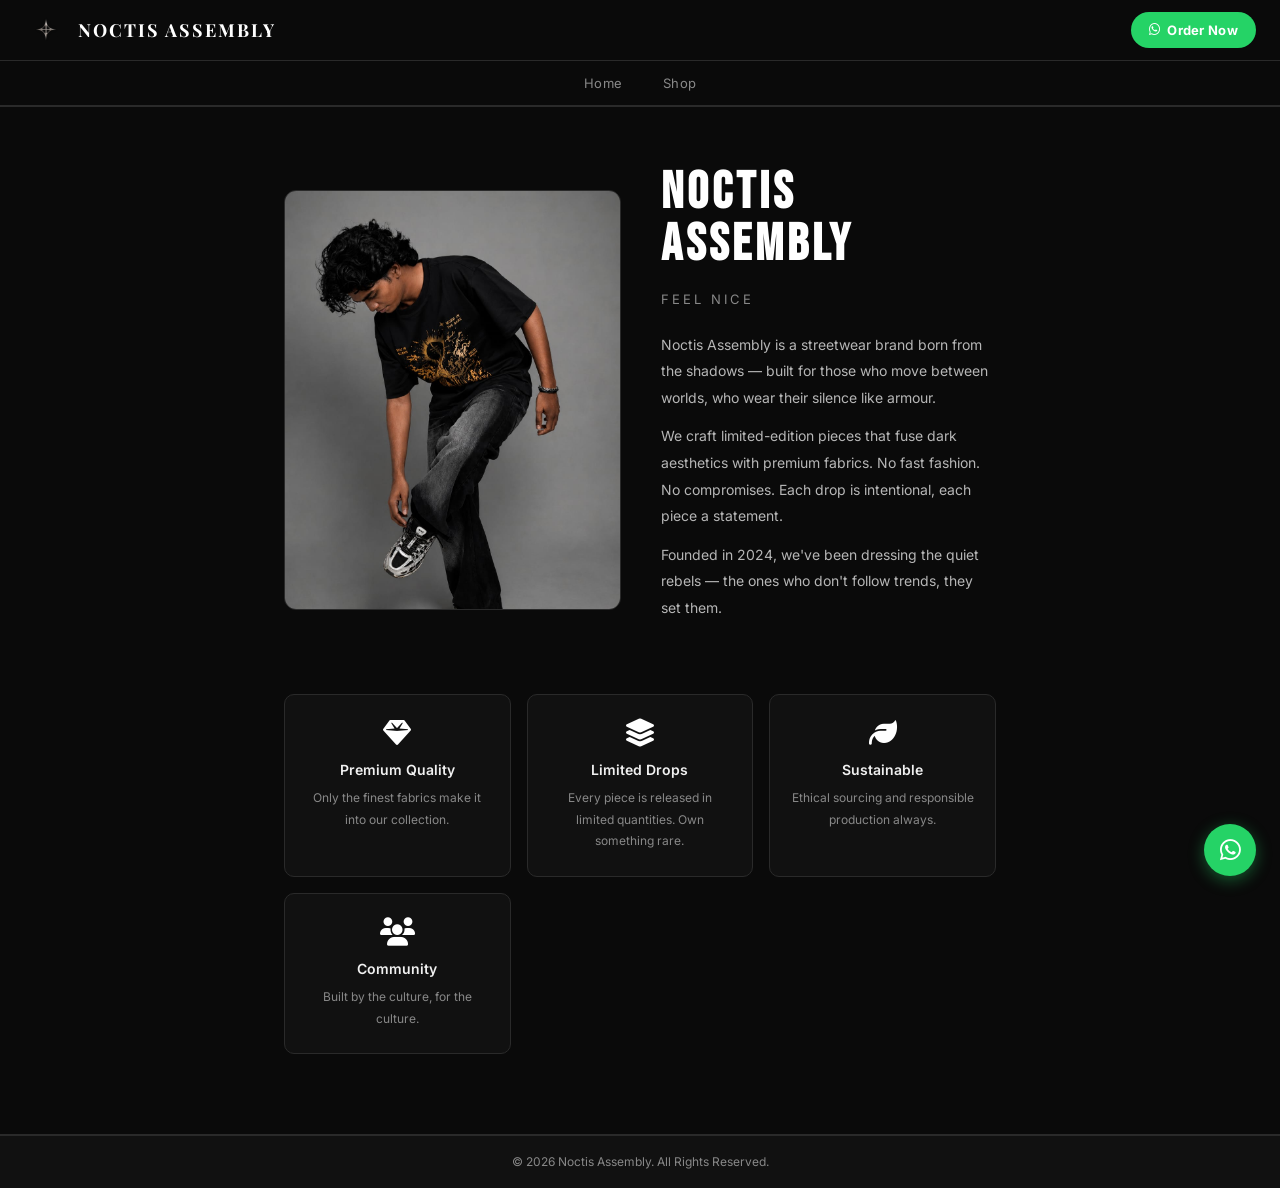
==== commit b04fc442: "Remove About/Contact from navbar, delete price sort filters, add Contact Us to footer" ====
--- a/about.html
+++ b/about.html
@@ -55,10 +55,7 @@
     <nav class="nav-bar" id="mobileNav">
       <ul class="nav-list">
         <li><a href="index.html" class="nav-link">Home</a></li>
-        <li><a href="shop.html" class="nav-link">Shop</a></li>
-        <li><a href="about.html" class="nav-link active">About</a></li>
-        <li><a href="contact.html" class="nav-link">Contact</a></li>
-      </ul>
+        <li><a href="shop.html" class="nav-link">Shop</a></li>      </ul>
     </nav>
   </header>
 
--- a/style.css
+++ b/style.css
@@ -1,3 +1,4 @@
+@import url('https://fonts.googleapis.com/css2?family=Playfair+Display:ital,wght@0,400..900;1,400..900&display=swap');
 @import url('https://fonts.cdnfonts.com/css/gotham');
 
 /* =============================================
@@ -71,12 +72,14 @@
   border-radius: 4px;
 }
 .logo-text {
-  font-family: 'Bebas Neue', sans-serif;
-  font-size: 17px;
+  font-family: 'Playfair Display', Georgia, serif;
+  font-size: 18px;
+  font-weight: 700;
   letter-spacing: 2px;
   color: var(--accent);
   white-space: nowrap;
   line-height: 1;
+  text-transform: uppercase;
 }
 
 /* Search */
@@ -333,36 +336,6 @@
 .btn-explore:hover {
   background: #fff;
   color: #000;
-}
-
-/* Scroll indicator */
-.scroll-indicator {
-  position: absolute;
-  bottom: 28px;
-  left: 50%;
-  transform: translateX(-50%);
-  z-index: 2;
-}
-.scroll-indicator span {
-  display: block;
-  width: 20px; height: 32px;
-  border: 2px solid rgba(255,255,255,.4);
-  border-radius: 10px;
-  position: relative;
-}
-.scroll-indicator span::after {
-  content: '';
-  position: absolute;
-  top: 5px; left: 50%;
-  transform: translateX(-50%);
-  width: 3px; height: 7px;
-  background: rgba(255,255,255,.6);
-  border-radius: 2px;
-  animation: scrollBounce 1.5s infinite;
-}
-@keyframes scrollBounce {
-  0%,100% { transform: translateX(-50%) translateY(0); opacity:1; }
-  50%      { transform: translateX(-50%) translateY(10px); opacity:0; }
 }
 
 /* =============================================
@@ -1350,9 +1323,6 @@
     font-size: 13px;
     min-height: 44px;
   }
-  .scroll-indicator {
-    bottom: 20px;
-  }
 
   /* Features Strip */
   .features-strip {
